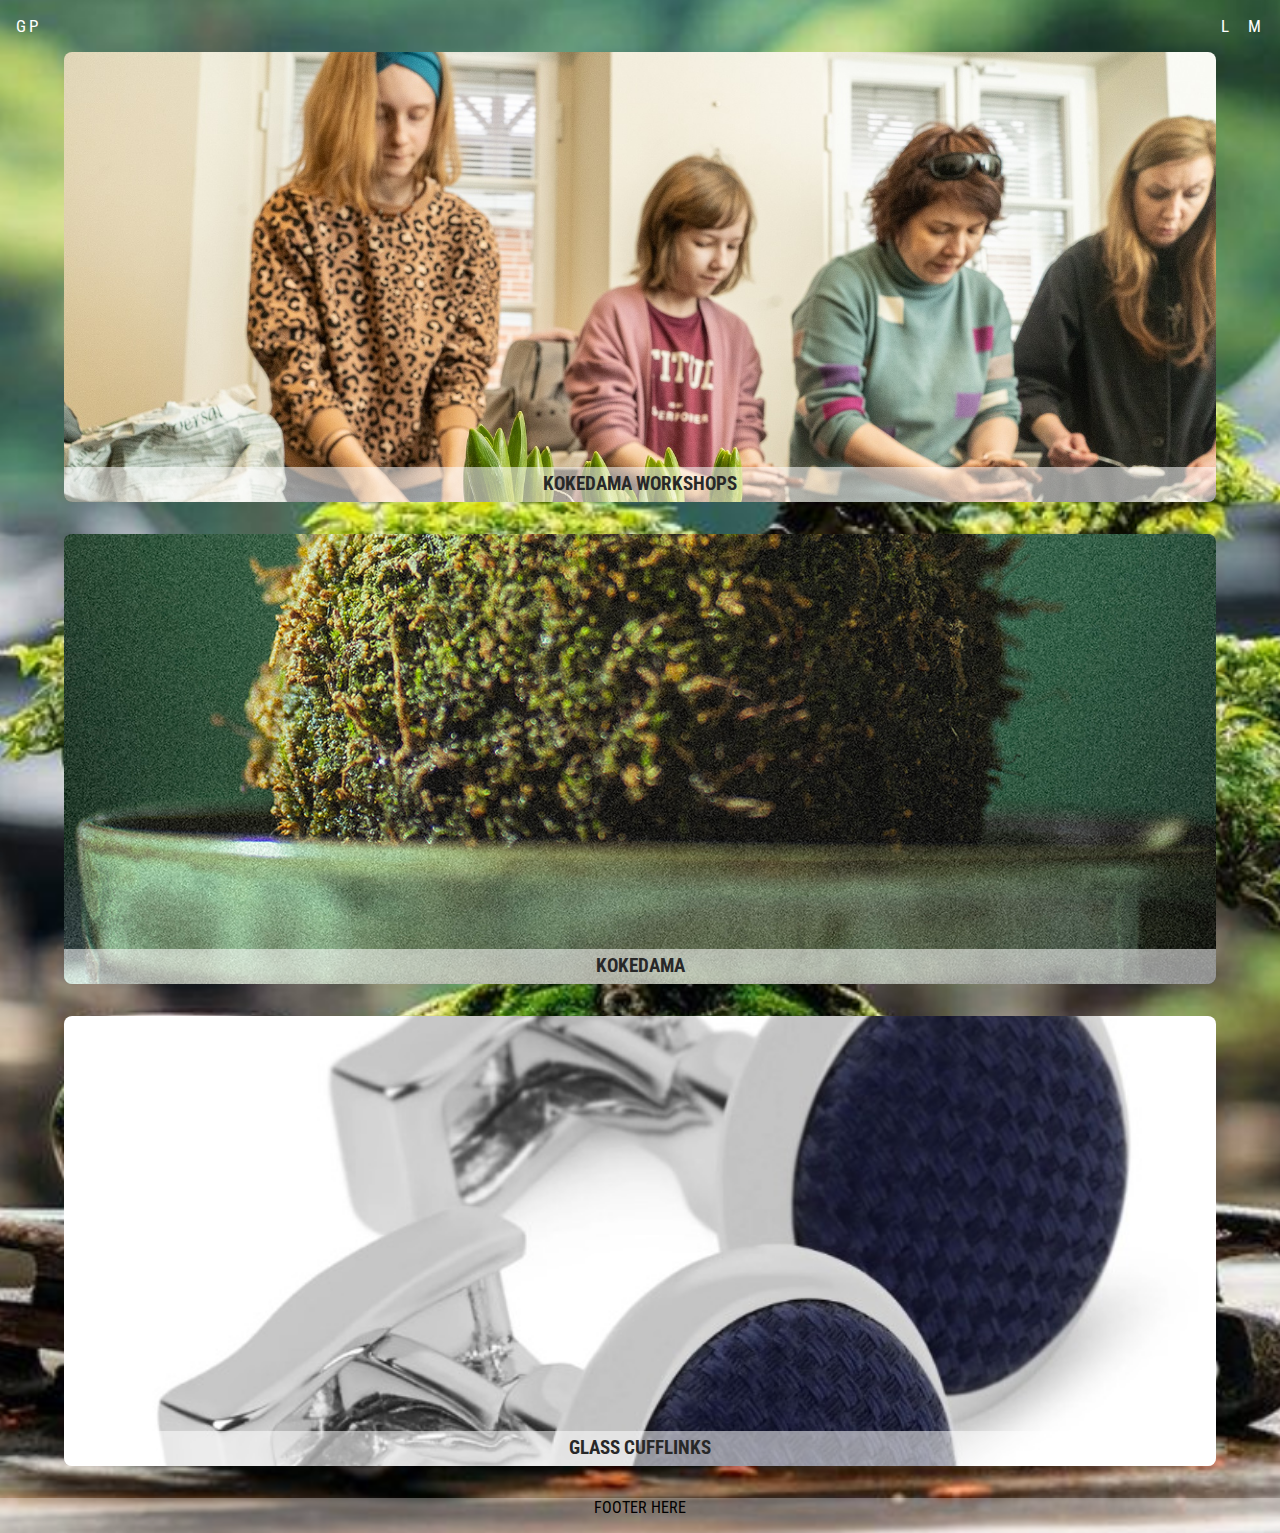
==== index.html @ 3b0ac726 "Add styles to Off canvas menu. Added closing functionality. Improve close menu functionality OG" ====
<!DOCTYPE html>
<html lang="en">
<head>
    <meta charset="UTF-8">
    <meta http-equiv="X-UA-Compatible" content="IE=edge">
    <meta name="viewport" content="width=device-width, initial-scale=1.0">

    <link rel="stylesheet" href="/style.css">
    
    <link rel="preconnect" href="https://fonts.googleapis.com">
    <link rel="preconnect" href="https://fonts.gstatic.com" crossorigin>
    <link href="https://fonts.googleapis.com/css2?family=Roboto+Condensed:ital,wght@0,100..900;1,100..900&display=swap" rel="stylesheet">
    
    <title>Gabriele Paskeviciute</title>
</head>
<body class="home-page">
    <header>
        <div class="nvg-menu">
            <a class="menu-section" href="index.html">gp</a>
            
            <div class="menu-section menu-switchers">
                <span class="menu-toggle" id="lang-toggle">L</span>
                <span class="menu-toggle" id="menu-toggle">M</span>
            </div>
            
        </div>
        
        <nav id="off-canvas-menu">
            <ul>
                <li><span class="menu-toggle" id="menu-toggle">X</span></li>
                <li><span class="menu-toggle" id="close-menu">X</span></li>
                <li><a href="about.html" class="menu-item">about me</a></li>
                <li><a href="contact.html" class="menu-item">contact</a></li>
                <li><a href="shop.html" class="menu-item">shop</a></li>
                
            </ul>
        </nav>
    </header>

    <main>
        <div class="container">
            <div class="cards-menu">
                <div class="card card-workshop-img">
                    <h3 class="card-header">Kokedama Workshops</h3>
                </div>

                <div class="card card-kokedama-img">
                    <h3 class="card-header">Kokedama</h3>
                </div>
                
                <div class="card card-cufflings-img">
                    <h3 class="card-header">Glass Cufflinks</h3>
                </div>
            </div>
        </div>
    </main>
    
    <footer style="height: 35px; text-align: center;  background-color: rgba(255, 255, 255, 0.32)">FOOTER HERE</footer>

    <script src="menu.js"></script>
</body>
</html>
---- style.css ----
* {
    margin: 0;
    padding: 0;

    font-family: "Roboto Condensed", sans-serif;
    font-optical-sizing: auto;
    font-weight: 200, 300, 400, 500, 700, 900 ;
    font-style: normal;
}

body {
    width: 100vw;
    min-height: 100vh;

    overflow-x: hidden;
}

main {
    padding-bottom: 2em;
}

a{
    text-decoration: none;
}

input, textarea {
    display: inline;
    padding: .4em;

    font-size: .65rem;

    background-color: rgba(255, 255, 255, 0);
    border-top: none;
    border-right: none;
    border-bottom: 1px solid  rgba(27, 105, 38, 0.856);
    /* border-bottom: 1px solid rgb(85, 85, 85); */
    border-left: none;

    cursor: pointer;
    outline: none;
}

.question input:focus, textarea:focus {
    border-bottom: 2px solid rgba(27, 105, 38);
}

input:valid, textarea:valid {
    font-weight: 500;
    letter-spacing: .1em;
    border-bottom: 2px solid rgba(27, 105, 38);
}

/*.roboto-condensed-<uniquifier> {
    // <uniquifier>: Use a unique and descriptive class name
    // <weight>: Use a value from 100 to 900
}
*/


/* COMMON ELEMENTS - STRUCTURAL */
/* COMMON ELEMENTS - STRUCTURAL */
.container {
    display: flex;
    justify-content: center;
}


/* MENU */
/* MENU */
.nvg-menu {
    display: flex;
    justify-content: space-between;
}


.menu-section {
    margin: 1rem;
    color: white;
    font-size: 1.08em;
    letter-spacing: .15em;
    text-transform: uppercase;
}

.menu-switchers {
    display: flex;
    gap: 1em;
}

.menu-toggle {
    cursor: pointer;
}

nav {
    display: flex;
    justify-content: space-between;
}

nav>ul {
    display: flex;
    flex-direction: column;
    list-style: none;
}

li {
    text-align: center;
}

#off-canvas-menu {
    position: fixed;
    top: 0;
    right: 0;
    width: 100vw;
    height: 100vh;
    background-color: rgba(209, 209, 209, 0.9);
    color: white;
    display: flex;
    align-items: center;
    justify-content: center;
    transform: translateX(100%); /* Off-screen initially */
    transition: transform 0.8s ease-in-out;
    z-index: 999; /* Ensure it's on top of everything */
}

#off-canvas-menu.active {
    transform: translateX(0); /* Slide the menu in */}

.logo {
    width: 65px;
    height: 65px;

    margin-right: 2em;
    align-self: flex-start;
}

/* PAGE BACKGROUND IMAGES  */
/* PAGE BACKGROUND IMAGES  */
.home-page {
    background-image: url("/assets/kokedama.png");
    background-repeat: no-repeat;
    background-size: cover;
    background-position: center;
}

.contact-page {
    background-image: url("/assets/ISP_KOKEDAMA_test.jpg");
    background-repeat: no-repeat;
    background-size: cover;
    background-position: left;
}

.about-page {
    background-image: url("/assets/Gabriele-portrait-2.JPG");
    background-repeat: no-repeat;
    background-size: cover;
    background-position: left;
}

/* HOME */
/* HOME */
.cards-menu {
    display: flex;
    flex-direction: column;
    gap: 2em;

}

.card {
    display: flex;
    flex-direction: column;
    justify-content: flex-end;

    width: 90vw;
    height: 50vh;
    /* min-height: 275px; */

    border-radius: .5em;
    overflow: hidden;
}

.card-header {
    text-align: center;

    width: 100%;

    padding: .35em 0;
    color: rgb(40, 40, 40);

    background-color: rgba(255, 255, 255, 0.549);

    /* background: linear-gradient(
        to bottom,
        rgba(255, 255, 255, 0) 0%, El 20% indica la distancia desde el margen superior donde empieza el degradado
        rgba(255, 255, 255, 0.849) 35%

        padding: 1em 0 .33em 0;
    ); */
    text-transform: uppercase;
}

.card-workshop-img {
    background-image: url("/assets/ISP_KOKEDAMA_WSP_76.jpg");
    background-size: cover;
    background-position-x: center;
    background-position-y: top;
}

.card-kokedama-img {
    background-image: url("/assets/KOKEDAMA_GRAIN_1500.jpg");
    background-size: cover;
    background-position: bottom;
}

.card-cufflings-img {
    background-image: url("/assets/cuflinks.jpg");
    background-size: cover;
    background-position: center;
}






/* COMMON ELEMENTS - DETAILS */
/* COMMON ELEMENTS - DETAILS */
.btn {
    align-self: start;


    padding: .8em 4em;

    color: whitesmoke;
    background-color: rgba(27, 105, 38, 0.8);

    text-align: center;
    text-transform: uppercase;
    letter-spacing: .2em;

    border: none;
    border-radius: 5em;
    cursor: pointer;
}

.btn:hover {

    font-weight: 700;
    color: white;
    background-color: rgb(19, 77, 27);
}














/* CONTACT */
/* CONTACT */
.form, .about {
    display: flex;
    flex-direction: column;
    justify-content: space-around;
    /* align-content: space-between; */
    width: 33vw;
    /* height: 375px; */
    /* min-width: 455px; */
    /* min-height: 390px; */
    /* max-width: 650px; */
    /* margin-left: 10vw; */
    padding: 2em;
    font-size: .8rem;
    background-color: rgba(255, 255, 255, 0.333);
    border-radius: 0.5em;
}

.question {
    line-height: 1.5em;
}

.question>div {
    display: flex;
    flex-direction: column;

    padding-left: 1.5em;
}

.choice-item {
    display: flex;
    align-items: baseline;
}

.radio-btn {
    display: flex;
    justify-content: center;
    align-items: center;

    width: 16px;
    height: 16px;

    margin-right: 1rem;

    border: 2px solid rgba(27, 105, 38);
    border-radius: 50%;

    opacity: 1;
}

.radio-check {
    display: inline-block;

    width: calc(100% - 4px);
    height: calc(100% - 4px);
    border-radius: 50%;
    background-color: rgba(27, 105, 38);

    opacity: 0;
    transition: opacity .5s ease;

    cursor: pointer;
}

.radio-btn input {
    display: none;
}

.radio-btn input:checked + .radio-check {
    opacity: 1;
}



/* ABOUT ME */
/* ABOUT ME */
.about {
    color: whitesmoke;
    font-weight: 300;
    letter-spacing: 2px;
}

.about>div>p+p {
    margin-top: 1em;
}

.about-page .container {
    flex-direction: column;
}
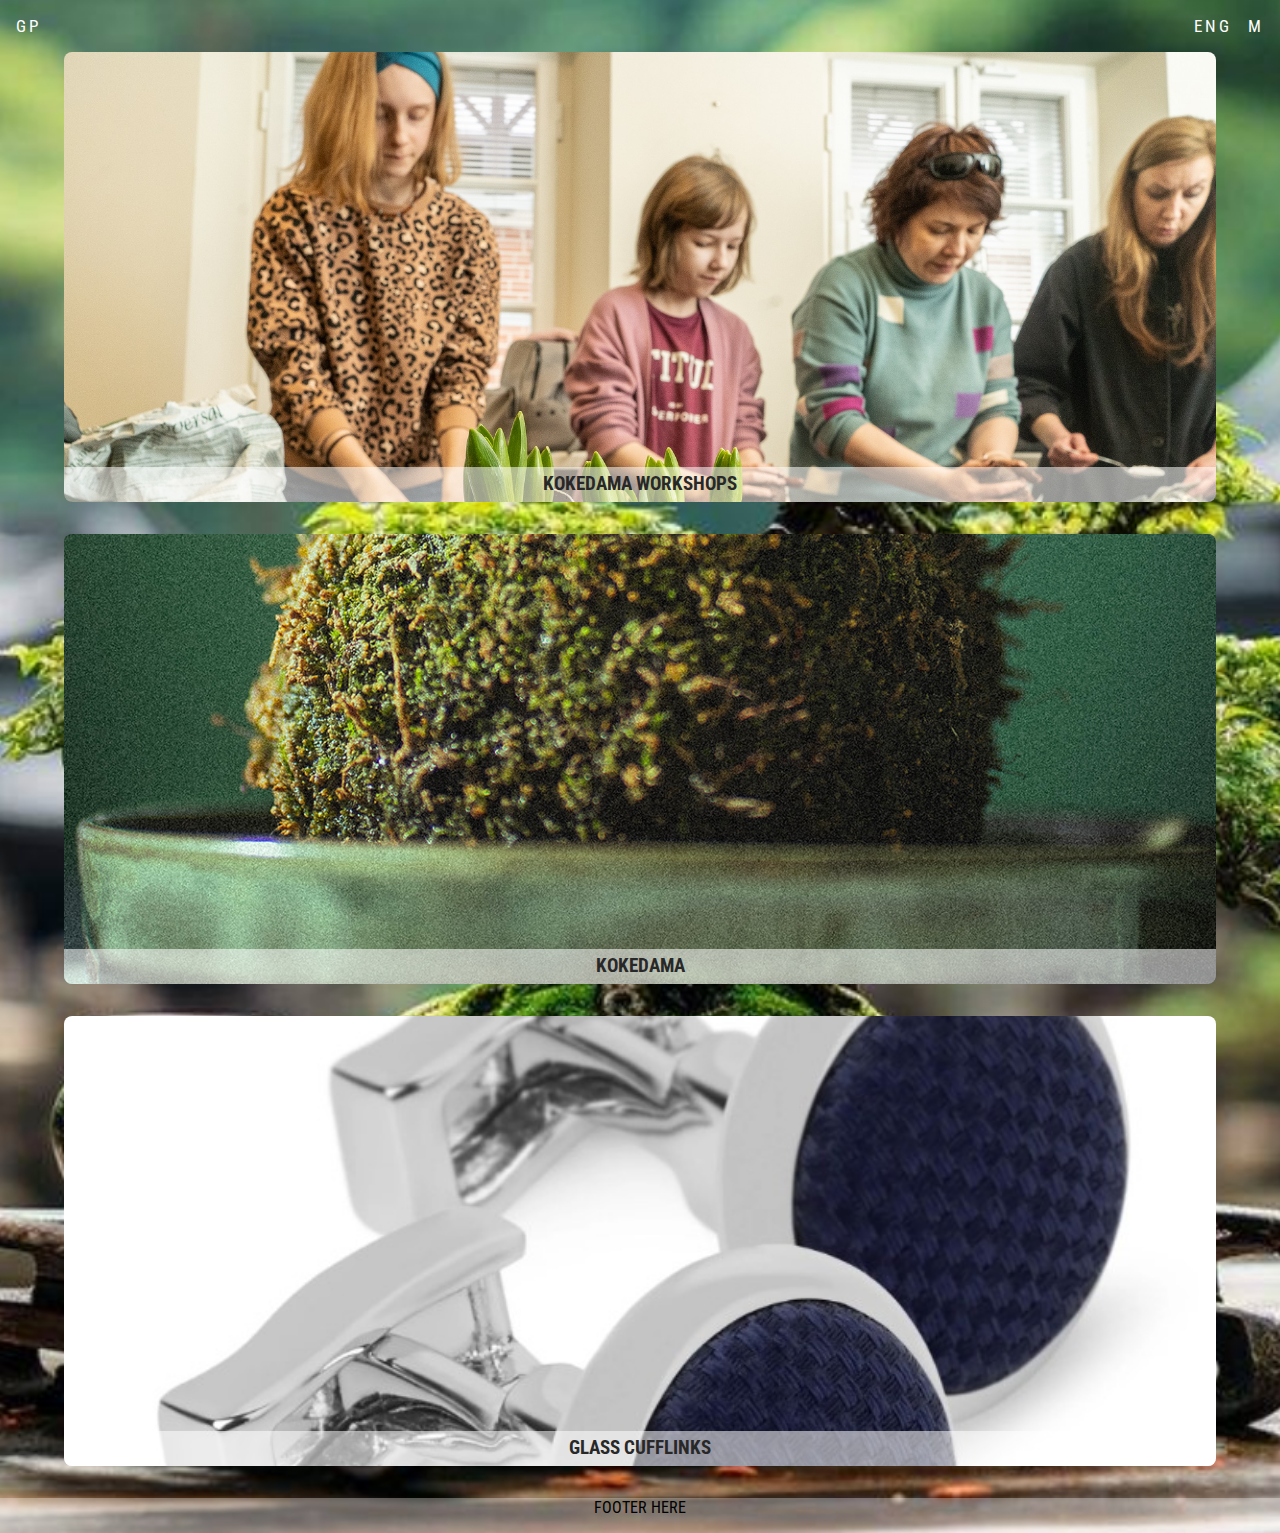
==== commit fa923e15: "Used querySelector for both switchers but only one works. Added langSwitcher." ====
--- a/index.html
+++ b/index.html
@@ -19,16 +19,16 @@
             <a class="menu-section" href="index.html">gp</a>
             
             <div class="menu-section menu-switchers">
-                <span class="menu-toggle" id="lang-toggle">L</span>
-                <span class="menu-toggle" id="menu-toggle">M</span>
+                <span id="lang-toggle">ENG</span>
+                <!-- <span class="lang-toggle">LT</span> -->
+                <span class="menu-toggle">M</span>
             </div>
             
         </div>
         
         <nav id="off-canvas-menu">
             <ul>
-                <li><span class="menu-toggle" id="menu-toggle">X</span></li>
-                <li><span class="menu-toggle" id="close-menu">X</span></li>
+                <li><span class="menu-toggle">X</span></li>
                 <li><a href="about.html" class="menu-item">about me</a></li>
                 <li><a href="contact.html" class="menu-item">contact</a></li>
                 <li><a href="shop.html" class="menu-item">shop</a></li>
--- a/style.css
+++ b/style.css
@@ -103,6 +103,10 @@
 
 li {
     text-align: center;
+}
+
+#lang-toggle {
+    cursor: pointer;
 }
 
 #off-canvas-menu {
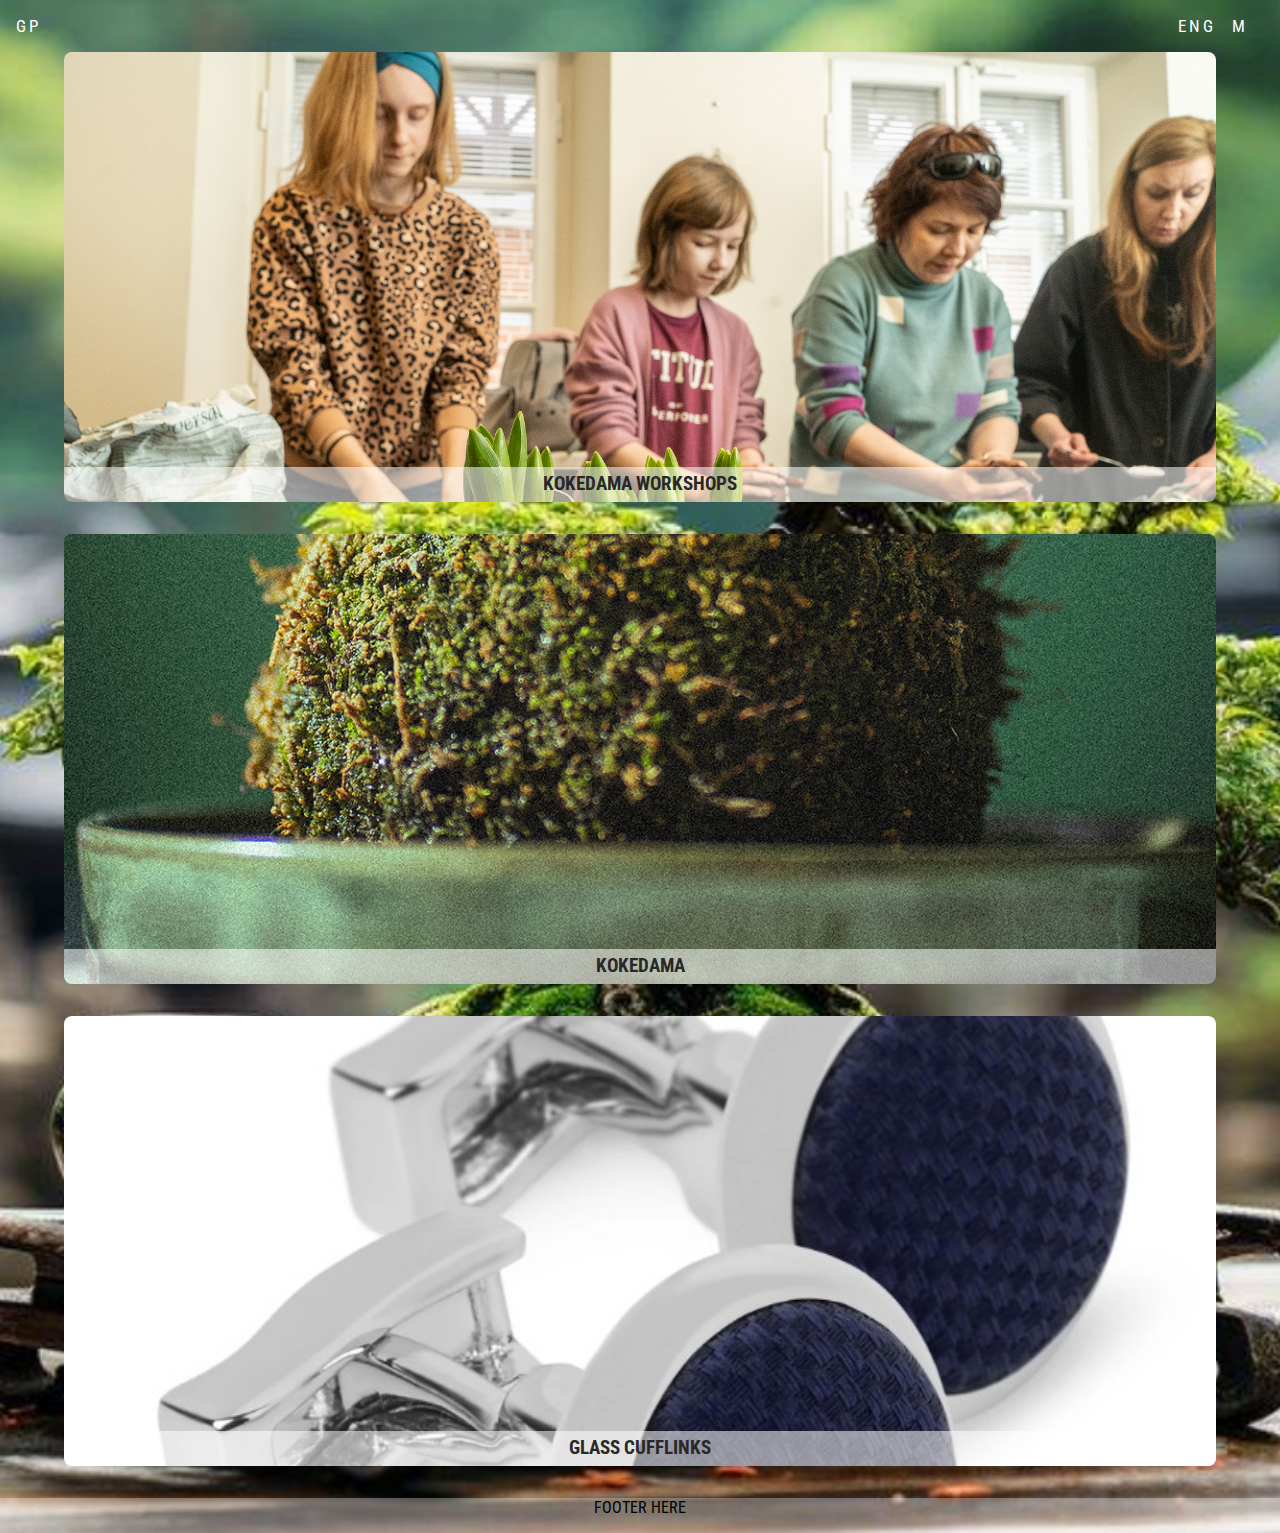
==== commit 92384abc: "Restyled offcanvas menu backfround and links. Created shop.html" ====
--- a/index.html
+++ b/index.html
@@ -15,12 +15,11 @@
 </head>
 <body class="home-page">
     <header>
-        <div class="nvg-menu">
+        <div class="main-menu">
             <a class="menu-section" href="index.html">gp</a>
             
             <div class="menu-section menu-switchers">
-                <span id="lang-toggle">ENG</span>
-                <!-- <span class="lang-toggle">LT</span> -->
+                <span id="main-lang-toggle">ENG</span>
                 <span class="menu-toggle">M</span>
             </div>
             
@@ -32,7 +31,7 @@
                 <li><a href="about.html" class="menu-item">about me</a></li>
                 <li><a href="contact.html" class="menu-item">contact</a></li>
                 <li><a href="shop.html" class="menu-item">shop</a></li>
-                
+                <li><span id="ocm-lang-toggle">ENG</span></li>
             </ul>
         </nav>
     </header>
--- a/style.css
+++ b/style.css
@@ -19,8 +19,16 @@
     padding-bottom: 2em;
 }
 
-a{
+a {
     text-decoration: none;
+}
+
+a:visited {
+    color: rgb(116, 221, 198); /* Color cuando el enlace ha sido visitado */
+}
+
+a:hover {
+    color: rgb(28, 185, 62);
 }
 
 input, textarea {
@@ -67,14 +75,14 @@
 
 /* MENU */
 /* MENU */
-.nvg-menu {
+.main-menu {
     display: flex;
     justify-content: space-between;
 }
 
 
 .menu-section {
-    margin: 1rem;
+    margin: 1rem 2rem 1rem 1rem;
     color: white;
     font-size: 1.08em;
     letter-spacing: .15em;
@@ -86,28 +94,18 @@
     gap: 1em;
 }
 
-.menu-toggle {
-    cursor: pointer;
-}
-
-nav {
-    display: flex;
-    justify-content: space-between;
-}
-
-nav>ul {
-    display: flex;
-    flex-direction: column;
-    list-style: none;
-}
-
-li {
-    text-align: center;
-}
-
-#lang-toggle {
-    cursor: pointer;
-}
+
+
+
+
+.logo {
+    width: 65px;
+    height: 65px;
+
+    margin-right: 2em;
+    align-self: flex-start;
+}
+
 
 #off-canvas-menu {
     position: fixed;
@@ -115,7 +113,7 @@
     right: 0;
     width: 100vw;
     height: 100vh;
-    background-color: rgba(209, 209, 209, 0.9);
+    background-color: rgb(31, 82, 31);
     color: white;
     display: flex;
     align-items: center;
@@ -126,15 +124,42 @@
 }
 
 #off-canvas-menu.active {
-    transform: translateX(0); /* Slide the menu in */}
-
-.logo {
-    width: 65px;
-    height: 65px;
-
-    margin-right: 2em;
-    align-self: flex-start;
-}
+    transform: translateX(0); /* Slide the menu in */
+}
+
+nav {
+    display: flex;
+    justify-content: space-between;
+}
+    
+nav>ul {
+    display: flex;
+    flex-direction: column;
+    list-style: none;
+    /* position: relative; */
+}
+
+li {
+    text-align: center;
+
+    color: white;
+}
+
+header span{
+    cursor: pointer;
+}
+
+nav>ul>li:first-child {
+    position: fixed;
+    top: 0px;
+    right: 0px;
+    
+    margin: 1rem 1.4rem 1rem 1rem;
+
+    font-size: 1.08em;
+}
+
+
 
 /* PAGE BACKGROUND IMAGES  */
 /* PAGE BACKGROUND IMAGES  */
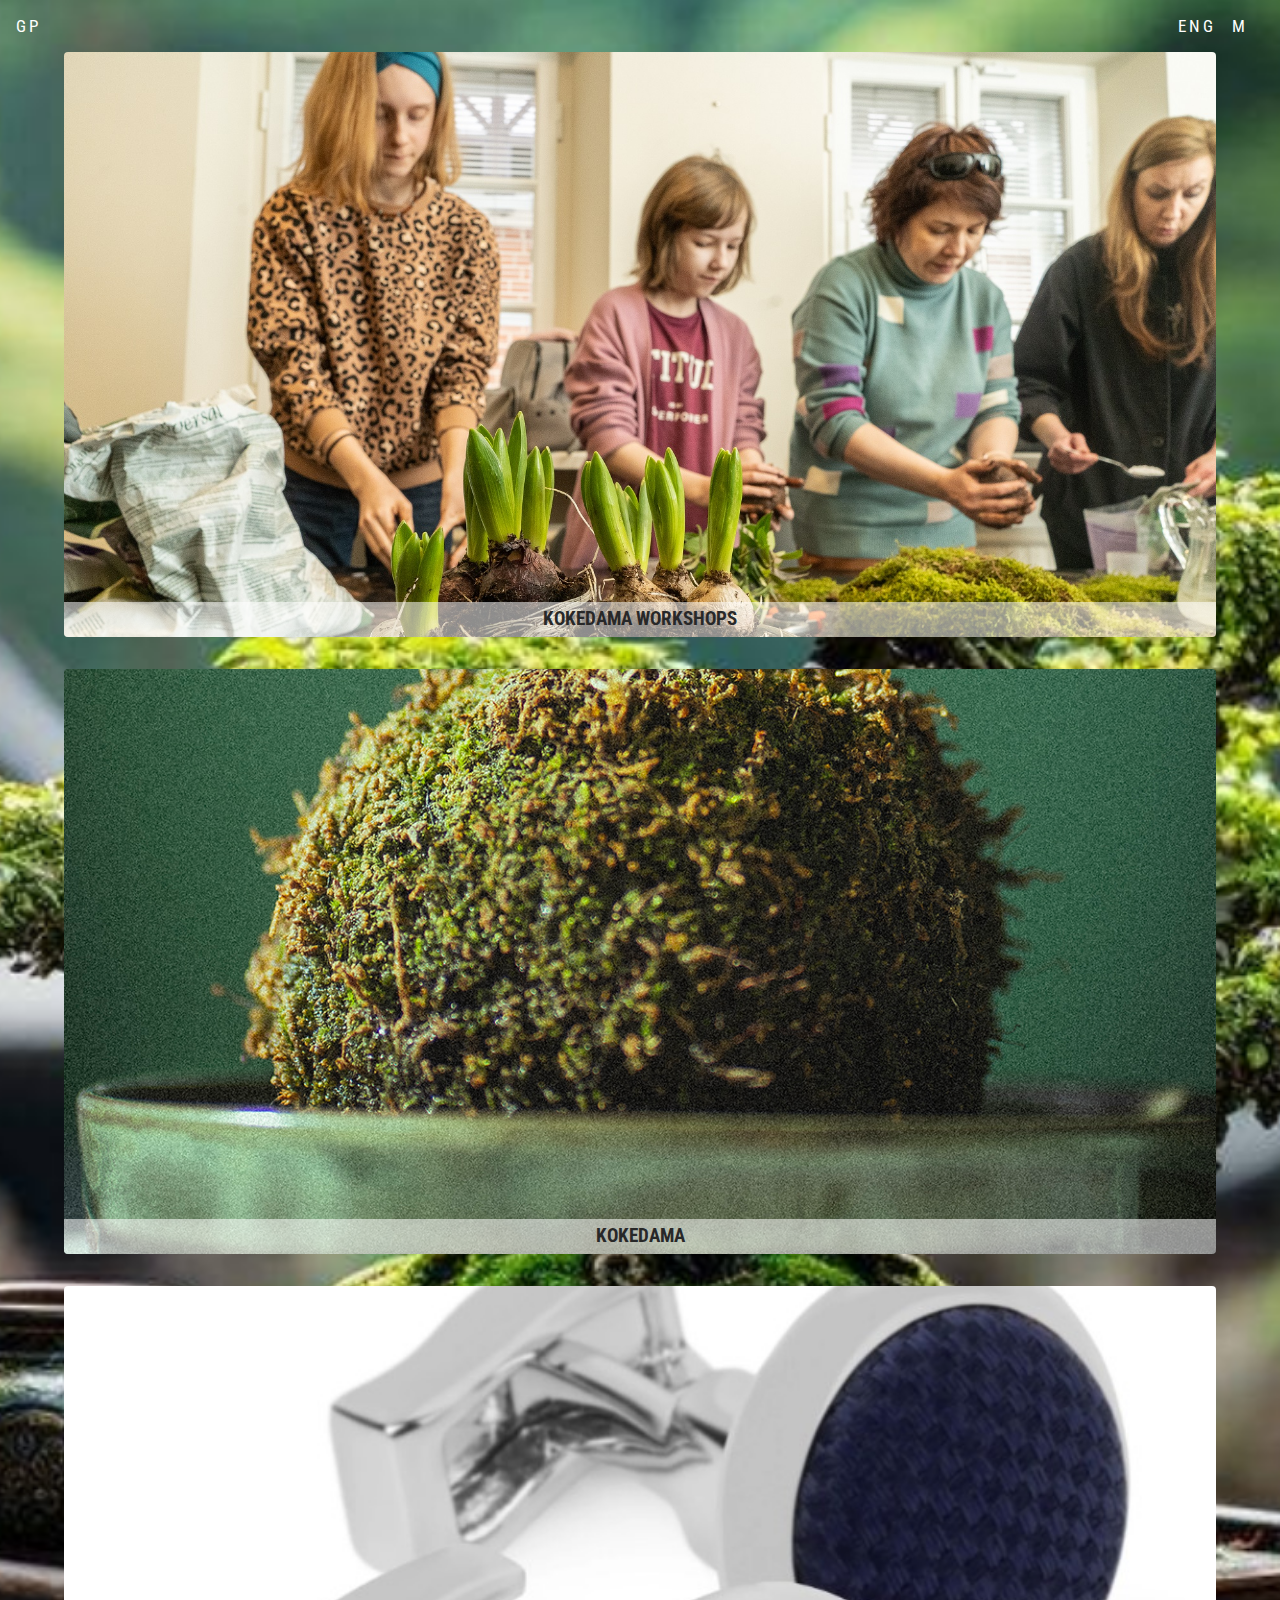
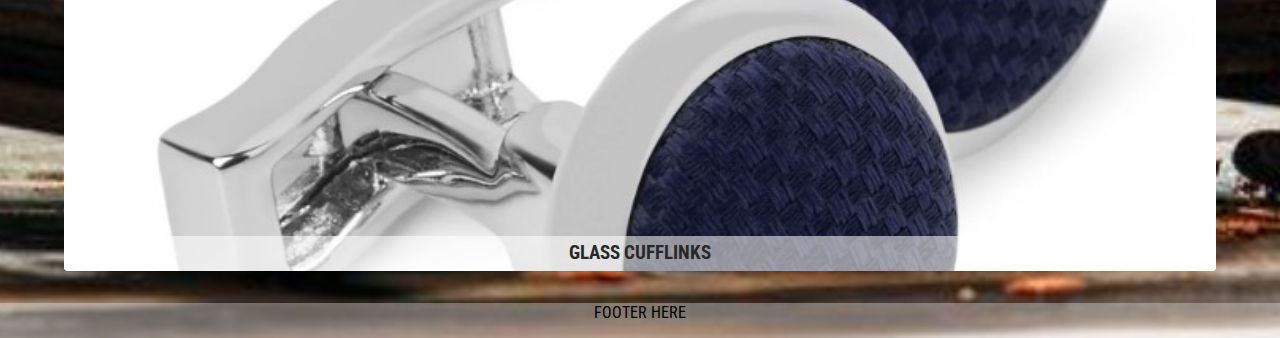
==== commit aad546ae: "Styled Offcanvas menu switchers & direction. Made cards longer and border les round" ====
--- a/index.html
+++ b/index.html
@@ -26,12 +26,14 @@
         </div>
         
         <nav id="off-canvas-menu">
+            <div class="off-canvas-menu-switchers menu-section menu-switchers">
+                <span id="ocm-lang-toggle">ENG</span>
+                <span class="menu-toggle">X</span>
+            </div>
             <ul>
-                <li><span class="menu-toggle">X</span></li>
                 <li><a href="about.html" class="menu-item">about me</a></li>
                 <li><a href="contact.html" class="menu-item">contact</a></li>
                 <li><a href="shop.html" class="menu-item">shop</a></li>
-                <li><span id="ocm-lang-toggle">ENG</span></li>
             </ul>
         </nav>
     </header>
--- a/style.css
+++ b/style.css
@@ -116,9 +116,10 @@
     background-color: rgb(31, 82, 31);
     color: white;
     display: flex;
+    flex-direction: column;
     align-items: center;
     justify-content: center;
-    transform: translateX(100%); /* Off-screen initially */
+    transform: translateX(-100%); /* Off-screen initially */
     transition: transform 0.8s ease-in-out;
     z-index: 999; /* Ensure it's on top of everything */
 }
@@ -127,29 +128,32 @@
     transform: translateX(0); /* Slide the menu in */
 }
 
-nav {
-    display: flex;
-    justify-content: space-between;
-}
-    
+#off-canvas-menu>div {
+    position: fixed;
+    top: 0px;
+    right: 0px;
+}
+
+
 nav>ul {
     display: flex;
     flex-direction: column;
     list-style: none;
-    /* position: relative; */
+    /* position: relative */
 }
 
 li {
+    margin: .35em 0;
+
     text-align: center;
+    text-transform: uppercase;
 
     color: white;
 }
 
-header span{
-    cursor: pointer;
-}
-
-nav>ul>li:first-child {
+
+/* nav>ul>li:first-child { */
+/* nav>ul>div>li {
     position: fixed;
     top: 0px;
     right: 0px;
@@ -157,6 +161,10 @@
     margin: 1rem 1.4rem 1rem 1rem;
 
     font-size: 1.08em;
+} */
+
+header span{
+    cursor: pointer;
 }
 
 
@@ -199,10 +207,10 @@
     justify-content: flex-end;
 
     width: 90vw;
-    height: 50vh;
+    height: 65vh;
     /* min-height: 275px; */
 
-    border-radius: .5em;
+    border-radius: .25em;
     overflow: hidden;
 }
 
